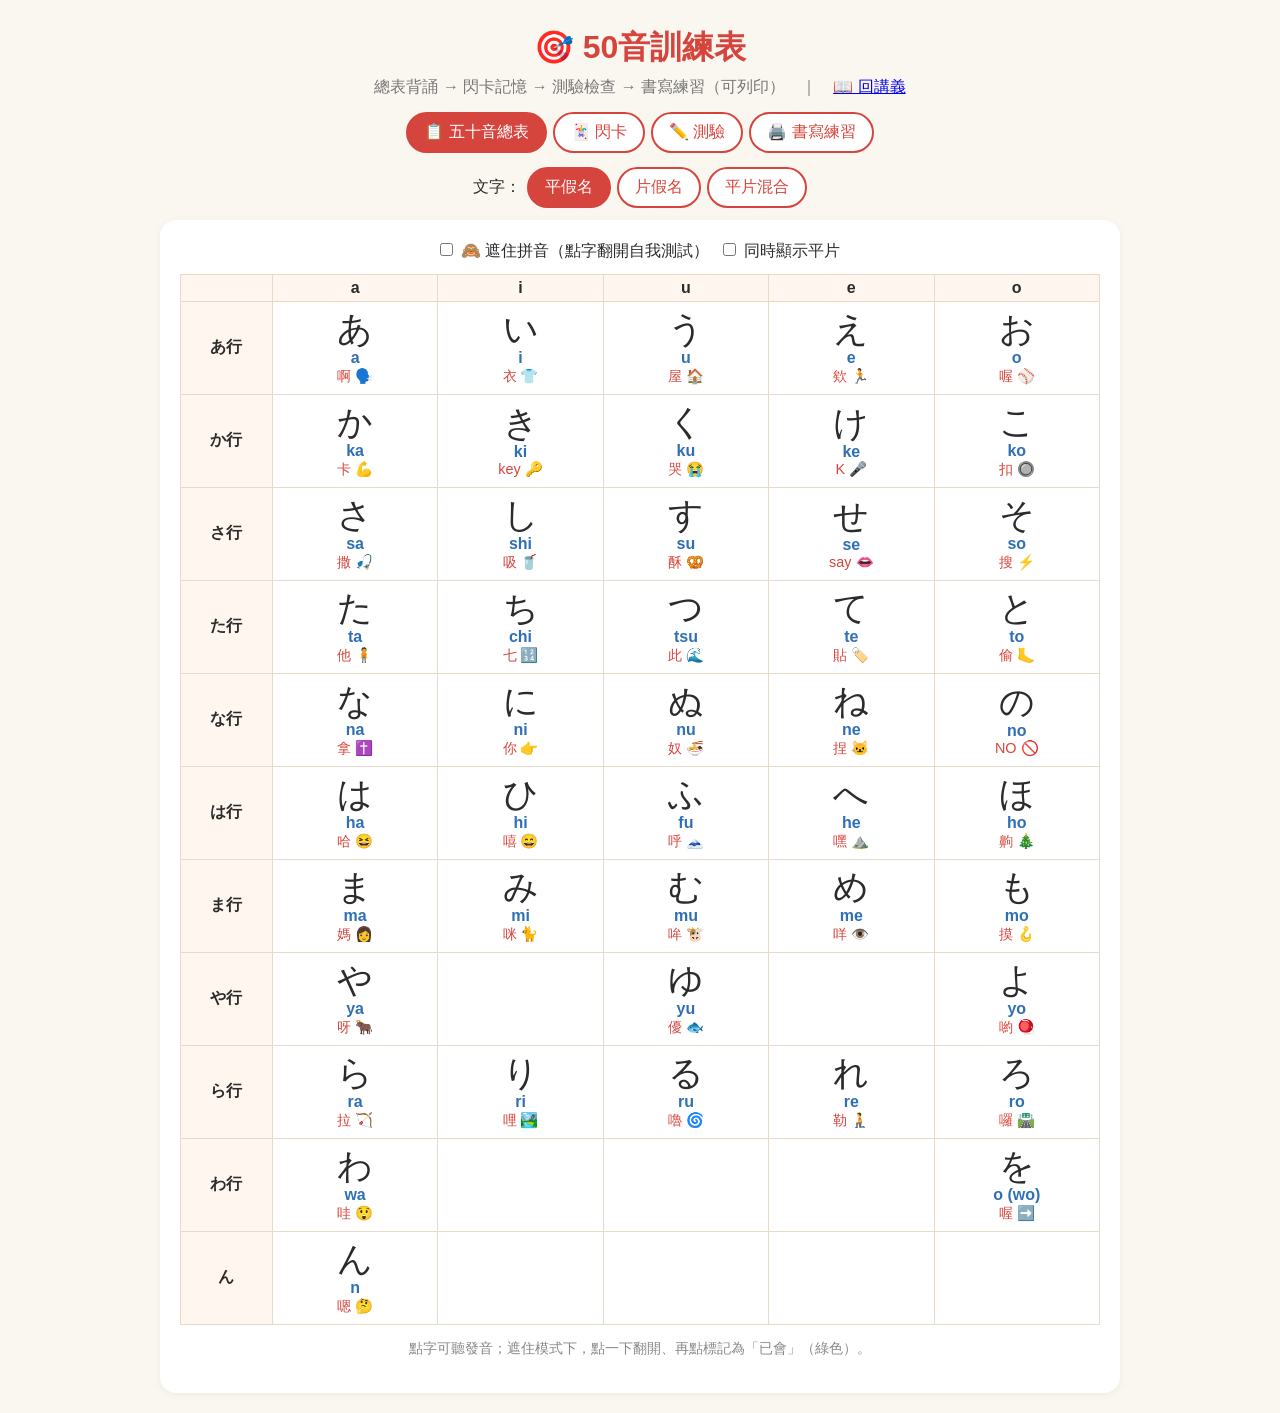
==== 50音訓練表.html @ cb279bae "日語冒險：闖關學日文網站（PWA） Co-Authored-By: Claude Opus 5.5 <noreply@anthropic.com>" ====
<!DOCTYPE html>
<html lang="zh-Hant">
<head>
<meta charset="UTF-8">
<meta name="viewport" content="width=device-width, initial-scale=1">
<title>50音訓練表｜總表・閃卡・測驗・書寫練習</title>
<style>
:root{--red:#d6453d;--blue:#2f6fb5;--line:#e8d9c8;--soft:#fff7ef}
*{box-sizing:border-box}
body{margin:0;font-family:"Microsoft JhengHei","PingFang TC",sans-serif;background:#faf6f0;color:#2b2b2b}
.wrap{max-width:1000px;margin:auto;padding:20px}
h1{text-align:center;color:var(--red);margin:.2em 0}
.sub{text-align:center;color:#777;margin-bottom:14px}
.tabs{display:flex;gap:6px;justify-content:center;flex-wrap:wrap;margin-bottom:14px}
.tabs button,.opt button,.ctrl button{border:2px solid var(--red);background:#fff;color:var(--red);padding:8px 16px;border-radius:30px;font-size:1em;cursor:pointer;font-family:inherit}
.tabs button.on,.opt button.on{background:var(--red);color:#fff}
.panel{display:none;background:#fff;border-radius:16px;padding:20px;box-shadow:0 2px 8px rgba(0,0,0,.05)}
.panel.on{display:block}
.opt{display:flex;gap:6px;flex-wrap:wrap;align-items:center;margin-bottom:12px;justify-content:center}
.opt label{margin-right:4px;cursor:pointer;user-select:none}
.jp{font-family:"Yu Gothic","Meiryo","Noto Sans JP",sans-serif}
/* 總表 */
table.grid{border-collapse:collapse;width:100%}
table.grid td,table.grid th{border:1px solid var(--line);text-align:center;padding:4px;width:18%}
table.grid th{background:var(--soft);width:10%}
.cell{cursor:pointer;min-height:84px;display:flex;flex-direction:column;justify-content:center;border-radius:8px;transition:.15s}
.cell:hover{background:#fff1e3}
.cell .k{font-size:2.2em;line-height:1.1}
.cell .k small{font-size:.6em;color:var(--blue);margin-left:4px}
.cell .r{color:var(--blue);font-weight:bold}
.cell .h{color:var(--red);font-size:.9em}
.cell.cover .r,.cell.cover .h{visibility:hidden}
.cell.cover.show .r,.cell.cover.show .h{visibility:visible}
.cell.done{background:#e8f7ec}
/* 閃卡 */
.flash{width:320px;height:340px;margin:16px auto;perspective:1000px;cursor:pointer}
.flash .inner{position:relative;width:100%;height:100%;transition:transform .5s;transform-style:preserve-3d}
.flash.flip .inner{transform:rotateY(180deg)}
.flash .f,.flash .b{position:absolute;inset:0;backface-visibility:hidden;border-radius:20px;display:flex;flex-direction:column;align-items:center;justify-content:center;border:4px solid var(--red);background:#fffdf9;padding:16px;text-align:center}
.flash .f .k{font-size:7em;line-height:1}
.flash .b{transform:rotateY(180deg);background:#fff4ec}
.flash .b .e{font-size:3em}
.flash .b .r{font-size:2.4em;color:var(--blue);font-weight:bold}
.flash .b .h{font-size:1.6em;color:var(--red);font-weight:bold}
.ctrl{text-align:center}
.ctrl button{margin:4px}
/* 測驗 */
.qbox{text-align:center}
.qk{font-size:7em;margin:10px 0}
.choices{display:grid;grid-template-columns:repeat(2,1fr);gap:12px;max-width:420px;margin:auto}
.choices button{font-size:1.6em;padding:14px;border-radius:14px;border:2px solid var(--line);background:#fff;cursor:pointer;font-family:inherit}
.choices button:hover{border-color:var(--blue)}
.choices button.ok{background:#2e8b57;color:#fff;border-color:#2e8b57}
.choices button.ng{background:var(--red);color:#fff;border-color:var(--red)}
.score{font-size:1.2em;margin:10px}
.fb{min-height:2em;font-size:1.1em}
.bar{height:10px;background:#eee;border-radius:5px;overflow:hidden;max-width:420px;margin:8px auto}
.bar div{height:100%;background:linear-gradient(90deg,#f08a5d,#d6453d);width:0;transition:.3s}
.wrongs span{display:inline-block;margin:4px;padding:4px 10px;background:#ffecea;border-radius:10px;font-size:1.3em}
/* 書寫 */
.wsheet{display:flex;flex-direction:column;gap:6px}
.wrow{display:flex;gap:0;align-items:stretch}
.wlab{width:90px;display:flex;flex-direction:column;justify-content:center;align-items:center;font-size:.85em;border:1px solid #ccc;border-right:none;background:var(--soft)}
.wlab b{font-size:1.1em;color:var(--blue)}
.wlab span{color:var(--red)}
.box{width:62px;height:62px;border:1px solid #ccc;border-left:none;position:relative;display:flex;align-items:center;justify-content:center;font-size:44px;
  background:linear-gradient(#fff,#fff),
  repeating-linear-gradient(0deg,transparent,transparent 30px,#eee 30px,#eee 31px);}
.box::before,.box::after{content:"";position:absolute;border-color:#f0d5d5;border-style:dashed}
.box::before{left:50%;top:0;bottom:0;border-width:0 0 0 1px}
.box::after{top:50%;left:0;right:0;border-width:1px 0 0 0}
.box span{position:relative;z-index:1}
.box.m span{color:#222}
.box.t span{color:#d8d8d8}
.noprint{}
@media(max-width:640px){.box{width:44px;height:44px;font-size:30px}.wlab{width:64px}.flash{width:260px;height:300px}}
@media print{
  body{background:#fff}.tabs,.opt,.noprint,h1,.sub{display:none!important}
  .panel{box-shadow:none;padding:0}.panel:not(#p4){display:none!important}#p4{display:block!important}
  .wrow{break-inside:avoid}
}
</style>
</head>
<body>
<div class="wrap">
<h1>🎯 50音訓練表</h1>
<div class="sub">總表背誦 → 閃卡記憶 → 測驗檢查 → 書寫練習（可列印）　｜　<a href="日文講義.html">📖 回講義</a></div>

<div class="tabs">
  <button class="on" data-p="p1">📋 五十音總表</button>
  <button data-p="p2">🃏 閃卡</button>
  <button data-p="p3">✏️ 測驗</button>
  <button data-p="p4">🖨️ 書寫練習</button>
</div>

<!-- 共用：假名種類 -->
<div class="opt" id="typeOpt">
  <span>文字：</span>
  <button class="on" data-t="h">平假名</button>
  <button data-t="k">片假名</button>
  <button data-t="m">平片混合</button>
</div>

<!-- 總表 -->
<div class="panel on" id="p1">
  <div class="opt">
    <label><input type="checkbox" id="coverChk"> 🙈 遮住拼音（點字翻開自我測試）</label>
    <label><input type="checkbox" id="bothChk"> 同時顯示平片</label>
  </div>
  <table class="grid jp" id="gridT"></table>
  <p style="text-align:center;color:#888;font-size:.9em">點字可聽發音；遮住模式下，點一下翻開、再點標記為「已會」（綠色）。</p>
</div>

<!-- 閃卡 -->
<div class="panel" id="p2">
  <div class="opt" id="rowSel2"></div>
  <div class="flash" id="flash">
    <div class="inner">
      <div class="f"><div class="k jp" id="fk"></div><div style="color:#aaa;margin-top:10px">點卡片翻面</div></div>
      <div class="b"><div class="e" id="fe"></div><div class="r" id="fr"></div><div class="h" id="fh"></div><div id="fm" style="margin-top:8px;font-size:.95em"></div><div id="fs" style="color:#aaa;font-size:.85em;margin-top:6px"></div></div>
    </div>
  </div>
  <div class="ctrl">
    <button id="fPrev">⬅ 上一張</button>
    <button id="fSpeak">🔊 發音</button>
    <button id="fShuf">🔀 洗牌</button>
    <button id="fNext">下一張 ➡</button>
    <div id="fCount" style="color:#888;margin-top:6px"></div>
  </div>
</div>

<!-- 測驗 -->
<div class="panel" id="p3">
  <div class="opt" id="rowSel3"></div>
  <div class="opt">
    <span>題型：</span>
    <button class="on" data-q="k2r">看假名選拼音</button>
    <button data-q="r2k">看拼音選假名</button>
    <button data-q="h2k">平假名↔片假名</button>
  </div>
  <div class="qbox">
    <div class="bar"><div id="qbar"></div></div>
    <div class="score" id="qscore"></div>
    <div class="qk jp" id="qk"></div>
    <div class="choices jp" id="qc"></div>
    <div class="fb" id="qfb"></div>
    <div class="ctrl"><button id="qRestart">🔄 重新開始（20題）</button></div>
    <div class="wrongs" id="qwrong"></div>
  </div>
</div>

<!-- 書寫 -->
<div class="panel" id="p4">
  <div class="opt noprint" id="rowSel4"></div>
  <div class="opt noprint">
    <button onclick="window.print()">🖨️ 列印練習紙</button>
    <span style="color:#888">每列：範字 → 3 格描紅 → 空白格自己寫</span>
  </div>
  <div class="wsheet jp" id="wsheet"></div>
</div>
</div>

<script src="kana-data.js"></script>
<script>
let TYPE='h';
const $=id=>document.getElementById(id);
const glyph=(k,t)=> t==='k'?k[1] : t==='h'?k[0] : (Math.random()<.5?k[0]:k[1]);

/* 分頁 */
document.querySelectorAll('.tabs button').forEach(b=>b.onclick=()=>{
  document.querySelectorAll('.tabs button').forEach(x=>x.classList.remove('on'));
  document.querySelectorAll('.panel').forEach(x=>x.classList.remove('on'));
  b.classList.add('on'); $(b.dataset.p).classList.add('on');
});
document.querySelectorAll('#typeOpt button').forEach(b=>b.onclick=()=>{
  document.querySelectorAll('#typeOpt button').forEach(x=>x.classList.remove('on'));
  b.classList.add('on'); TYPE=b.dataset.t; refreshAll();
});

/* 行選擇器 */
const rowState={};
function rowSelector(id,cb){
  rowState[id]=ROW_NAMES.map(()=>true);
  const el=$(id);
  el.innerHTML='<span>範圍：</span>'+ROW_NAMES.map((n,i)=>`<label><input type="checkbox" checked data-i="${i}">${n}</label>`).join('')+
    ' <button data-all="1">全選</button><button data-all="0">全不選</button>';
  el.querySelectorAll('input').forEach(c=>c.onchange=()=>{rowState[id][c.dataset.i]=c.checked;cb();});
  el.querySelectorAll('button').forEach(b=>b.onclick=()=>{
    const v=b.dataset.all==='1'; el.querySelectorAll('input').forEach(c=>c.checked=v);
    rowState[id]=rowState[id].map(()=>v); cb();
  });
}
function pool(id){
  const out=[]; GRID.forEach((r,i)=>{ if(rowState[id][i]) r.forEach(h=>h&&out.push(BY_HIRA[h])); }); return out;
}

/* 1 總表 */
function drawGrid(){
  const cover=$('coverChk').checked, both=$('bothChk').checked;
  let html='<tr><th></th><th>a</th><th>i</th><th>u</th><th>e</th><th>o</th></tr>';
  GRID.forEach((row,i)=>{
    html+=`<tr><th>${ROW_NAMES[i]}</th>`+row.map(h=>{
      if(!h) return '<td></td>';
      const k=BY_HIRA[h];
      const main = TYPE==='k'?k[1]:k[0];
      const extra = (both||TYPE==='m') ? `<small>${TYPE==='k'?k[0]:k[1]}</small>` : '';
      return `<td><div class="cell ${cover?'cover':''}" data-h="${h}"><div class="k">${main}${extra}</div><div class="r">${k[2]}</div><div class="h">${k[3]} ${k[4]}</div></div></td>`;
    }).join('')+'</tr>';
  });
  $('gridT').innerHTML=html;
  $('gridT').querySelectorAll('.cell').forEach(c=>c.onclick=()=>{
    speak(c.dataset.h);
    if(c.classList.contains('cover')){
      if(c.classList.contains('show')) c.classList.toggle('done'); else c.classList.add('show');
    }
  });
}
$('coverChk').onchange=drawGrid; $('bothChk').onchange=drawGrid;

/* 2 閃卡 */
let fl=[],fi=0;
function shuffle(a){for(let i=a.length-1;i>0;i--){const j=Math.random()*(i+1)|0;[a[i],a[j]]=[a[j],a[i]];}return a;}
function flashInit(sh){ fl=pool('rowSel2'); if(sh) shuffle(fl); fi=0; showFlash(); }
function showFlash(){
  $('flash').classList.remove('flip');
  if(!fl.length){$('fk').textContent='—';$('fCount').textContent='請選擇範圍';return;}
  const k=fl[fi]; const t=TYPE==='m'?(fi%2?'k':'h'):TYPE;
  setTimeout(()=>{
    $('fk').textContent=t==='k'?k[1]:k[0];
    $('fe').textContent=k[4]; $('fr').textContent=k[2]; $('fh').textContent='諧音：'+k[3];
    $('fm').textContent=t==='k'?k[6]:k[5];
    $('fs').textContent=`平 ${k[0]}・片 ${k[1]}　字源：${t==='k'?k[8]:k[7]}`;
  },150);
  $('fCount').textContent=`${fi+1} / ${fl.length}`;
}
$('flash').onclick=()=>{ $('flash').classList.toggle('flip'); if($('flash').classList.contains('flip')&&fl[fi]) speak(fl[fi][0]); };
$('fNext').onclick=()=>{ if(fl.length){fi=(fi+1)%fl.length;showFlash();} };
$('fPrev').onclick=()=>{ if(fl.length){fi=(fi-1+fl.length)%fl.length;showFlash();} };
$('fShuf').onclick=()=>flashInit(true);
$('fSpeak').onclick=()=>fl[fi]&&speak(fl[fi][0]);
document.addEventListener('keydown',e=>{
  if(!$('p2').classList.contains('on')) return;
  if(e.key==='ArrowRight') $('fNext').click();
  if(e.key==='ArrowLeft') $('fPrev').click();
  if(e.key===' '){e.preventDefault();$('flash').click();}
});

/* 3 測驗 */
let QT='k2r', qList=[], qi=0, qok=0, wrong=[], locked=false;
const TOTAL=20;
document.querySelectorAll('[data-q]').forEach(b=>b.onclick=()=>{
  document.querySelectorAll('[data-q]').forEach(x=>x.classList.remove('on'));
  b.classList.add('on'); QT=b.dataset.q; quizInit();
});
function quizInit(){
  const p=pool('rowSel3'); qi=0;qok=0;wrong=[];
  $('qwrong').innerHTML='';
  if(p.length<4){ $('qk').textContent='—'; $('qc').innerHTML=''; $('qfb').textContent='範圍至少要 4 個字'; return; }
  qList=[]; while(qList.length<TOTAL) qList.push(...shuffle([...p])); qList=qList.slice(0,TOTAL);
  nextQ();
}
function nextQ(){
  locked=false; $('qfb').textContent='';
  $('qbar').style.width=(qi/TOTAL*100)+'%';
  $('qscore').textContent=`第 ${Math.min(qi+1,TOTAL)} / ${TOTAL} 題　答對 ${qok}`;
  if(qi>=TOTAL){ return endQuiz(); }
  const k=qList[qi], p=pool('rowSel3');
  const others=shuffle(p.filter(x=>x!==k)).slice(0,3);
  const opts=shuffle([k,...others]);
  let q, show;
  if(QT==='k2r'){ q=glyph(k,TYPE); show=o=>o[2]; }
  else if(QT==='r2k'){ q=k[2]; const t=TYPE==='m'?(Math.random()<.5?'h':'k'):TYPE; show=o=>t==='k'?o[1]:o[0]; }
  else { const toK=TYPE==='k'?false:TYPE==='h'?true:Math.random()<.5; q=toK?k[0]:k[1]; show=o=>toK?o[1]:o[0]; }
  $('qk').textContent=q;
  $('qk').style.fontSize = QT==='r2k'?'4em':'7em';
  $('qc').innerHTML='';
  opts.forEach(o=>{
    const b=document.createElement('button'); b.textContent=show(o);
    b.onclick=()=>{
      if(locked) return; locked=true; speak(k[0]);
      const right=o===k;
      if(right){ qok++; b.classList.add('ok'); $('qfb').innerHTML=`⭕ 正確！${k[0]}／${k[1]} = ${k[2]}（${k[3]}）`; }
      else{
        b.classList.add('ng'); wrong.push(k);
        [...$('qc').children].forEach((x,i)=>{ if(opts[i]===k) x.classList.add('ok'); });
        $('qfb').innerHTML=`❌ 答案是 ${k[0]}／${k[1]} = <b>${k[2]}</b>（諧音「${k[3]}」${k[4]}）<br><span style="color:#888">${k[5]}</span>`;
      }
      qi++; setTimeout(nextQ, right?800:2200);
    };
    $('qc').appendChild(b);
  });
}
function endQuiz(){
  const pct=Math.round(qok/TOTAL*100);
  $('qbar').style.width='100%';
  $('qk').style.fontSize='3em';
  $('qk').textContent = pct>=90?'🏆 太強了！':pct>=70?'👍 不錯喔！':'💪 再加油！';
  $('qc').innerHTML='';
  $('qscore').textContent=`成績：${qok} / ${TOTAL}（${pct}%）`;
  $('qfb').textContent = wrong.length?'答錯的字，多看幾遍：':'全對！換下一個範圍挑戰吧！';
  const uniq=[...new Set(wrong)];
  $('qwrong').innerHTML=uniq.map(k=>`<span>${k[0]} ${k[1]} <small>${k[2]}・${k[3]}</small></span>`).join('');
}
$('qRestart').onclick=quizInit;

/* 4 書寫練習 */
function drawSheet(){
  const p=pool('rowSel4'); const t=TYPE;
  const emptyN = window.innerWidth<640?3:8;
  $('wsheet').innerHTML=p.map(k=>{
    const chars = t==='m'?[k[0],k[1]]:[t==='k'?k[1]:k[0]];
    return chars.map(c=>`<div class="wrow"><div class="wlab"><b>${k[2]}</b><span>${k[3]}</span></div>
      <div class="box m"><span>${c}</span></div>
      ${'<div class="box t"><span>'+c+'</span></div>'.repeat(3)}
      ${'<div class="box"></div>'.repeat(emptyN)}</div>`).join('');
  }).join('');
}

function refreshAll(){ drawGrid(); flashInit(false); quizInit(); drawSheet(); }
rowSelector('rowSel2',()=>flashInit(false));
rowSelector('rowSel3',quizInit);
rowSelector('rowSel4',drawSheet);
refreshAll();
</script>
</body>
</html>
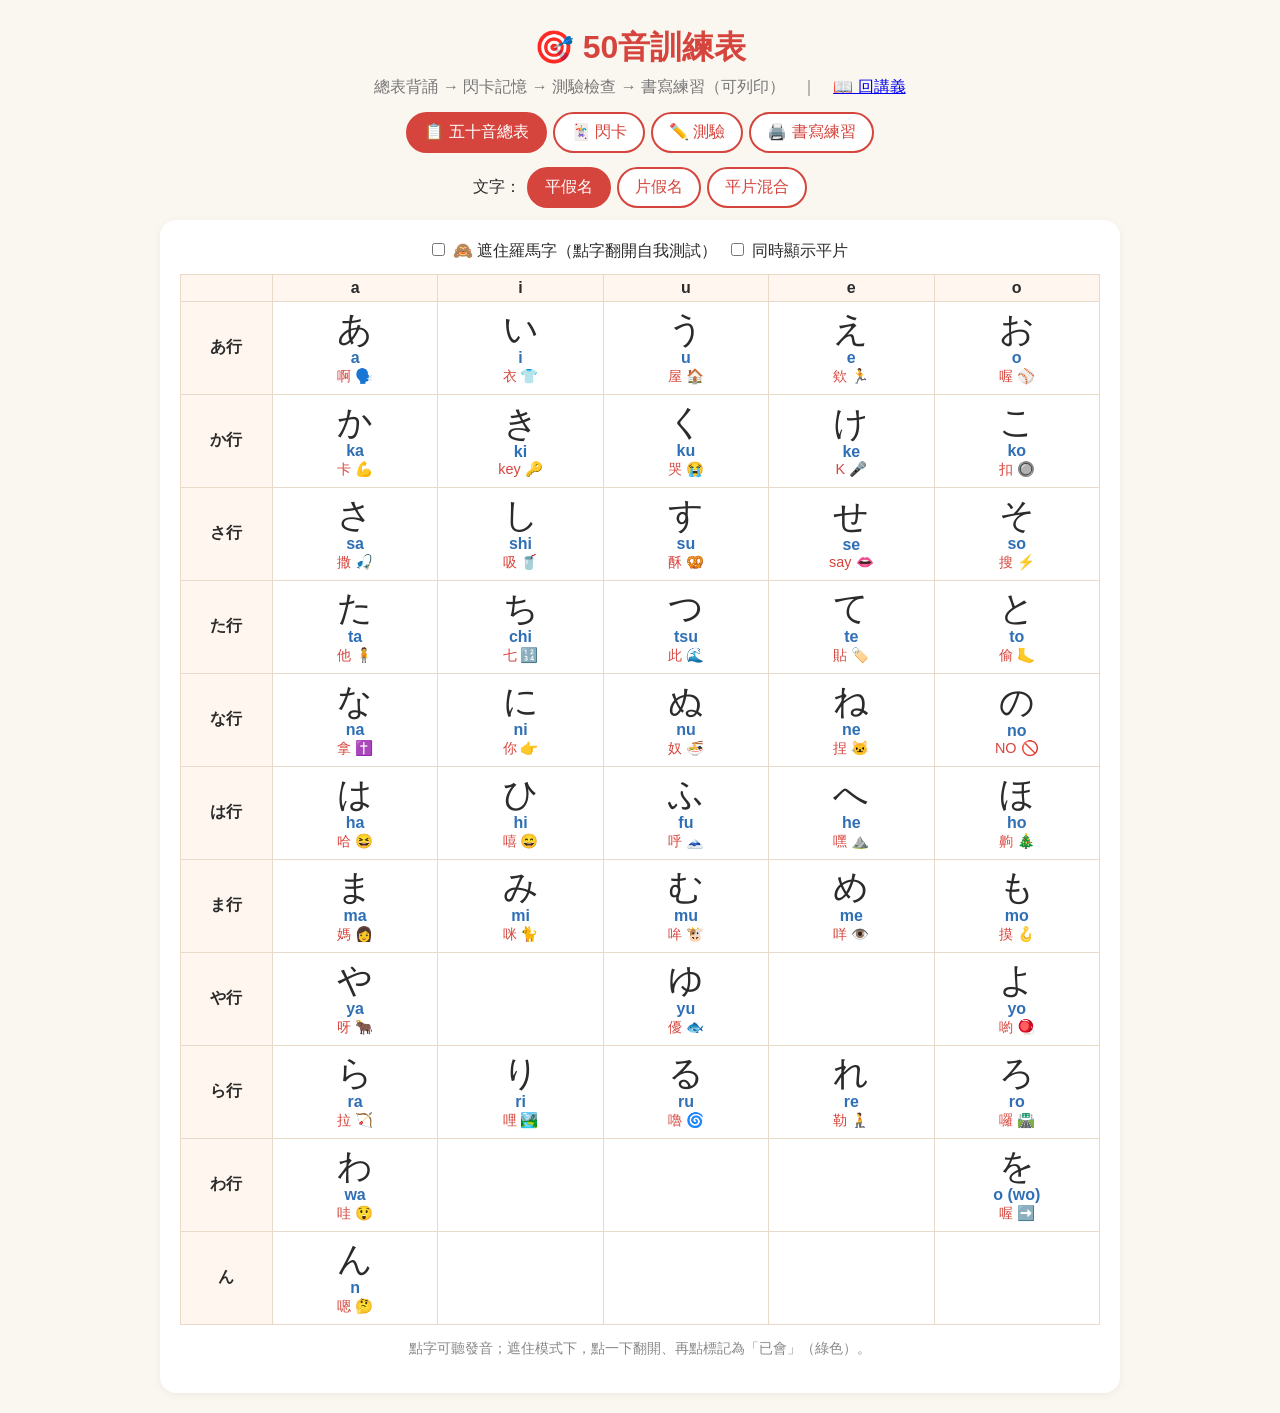
==== commit b75ecfd4: "v47 依評審 v15 修 P0＋P1：斷詞上下文讀音、學習 id 分同形異讀、詞庫清理統一、歌詞不教函式詞、任務矛盾、商務與挑戰打擊感 - jp-text 上下文讀音規則（方、空く、降る、開く、一日" ====
--- a/50音訓練表.html
+++ b/50音訓練表.html
@@ -104,7 +104,7 @@
 <!-- 總表 -->
 <div class="panel on" id="p1">
   <div class="opt">
-    <label><input type="checkbox" id="coverChk"> 🙈 遮住拼音（點字翻開自我測試）</label>
+    <label><input type="checkbox" id="coverChk"> 🙈 遮住羅馬字（點字翻開自我測試）</label>
     <label><input type="checkbox" id="bothChk"> 同時顯示平片</label>
   </div>
   <table class="grid jp" id="gridT"></table>
@@ -134,8 +134,8 @@
   <div class="opt" id="rowSel3"></div>
   <div class="opt">
     <span>題型：</span>
-    <button class="on" data-q="k2r">看假名選拼音</button>
-    <button data-q="r2k">看拼音選假名</button>
+    <button class="on" data-q="k2r">看假名選羅馬字</button>
+    <button data-q="r2k">看羅馬字選假名</button>
     <button data-q="h2k">平假名↔片假名</button>
   </div>
   <div class="qbox">
